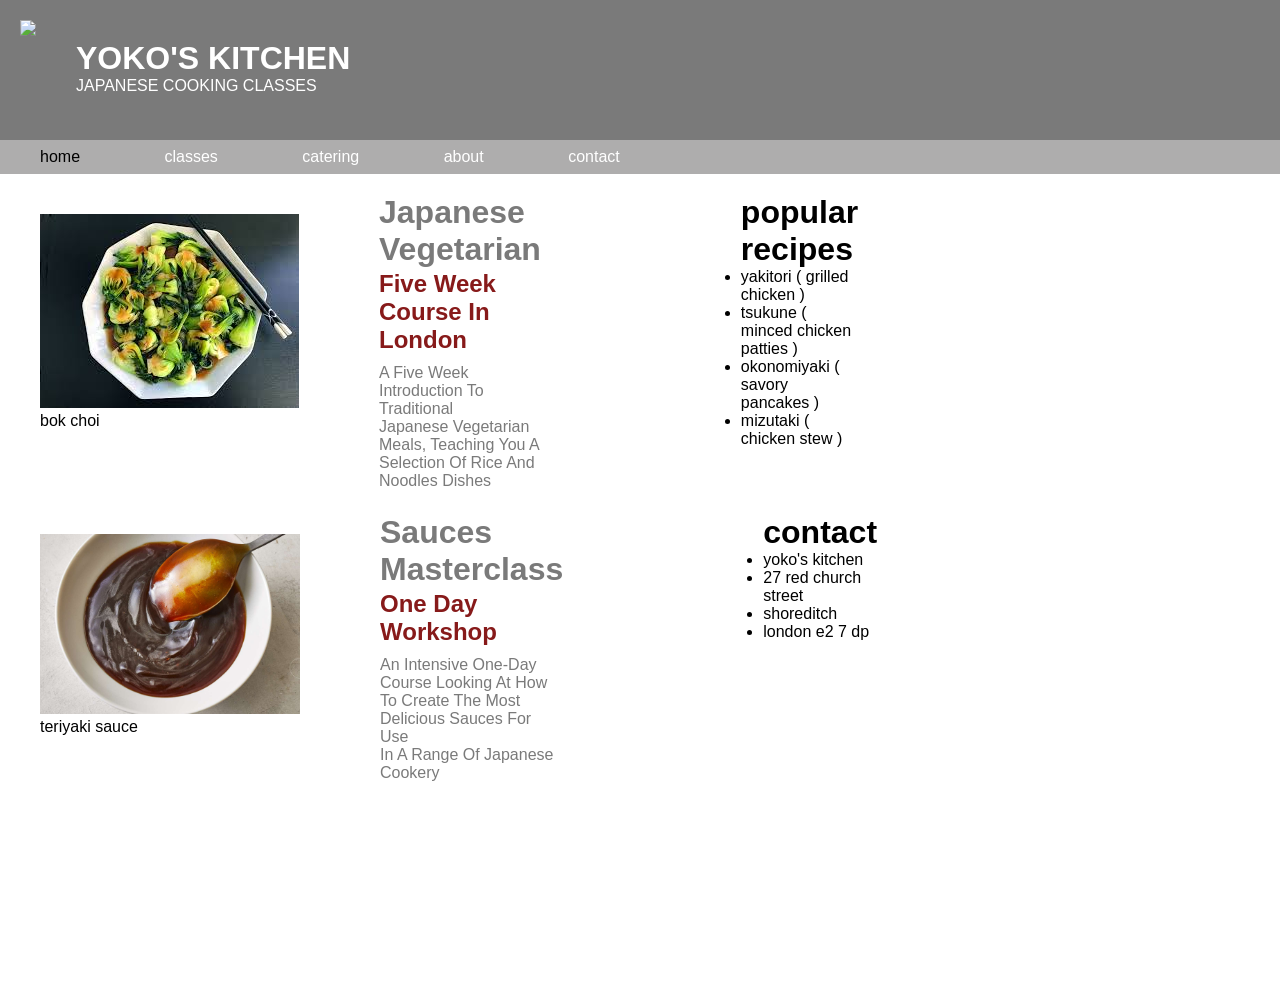
==== index.html @ 28ac8c90 "Add files via upload" ====
<!DOCTYPE html>
<html lang="en">
<head>
    <meta charset="UTF-8">
    <meta name="viewport" content="width=device-width, initial-scale=1.0">
    <title>YOKO'S KITCHEN</title>

    <link rel="stylesheet" href="style.css">
</head>
<body>

    <!-- first div -->

    <div class="banner">
        <img src="favicon_files/1317260-200.png">
        
        <div>
            <h1>yoko's KITCHEN</h1>
            <p>japanese cooking classes</p>
        </div>
    </div>
          
    <!-- second div -->

    <div class="nav">
        <a class="blk" href="home">home</a>
        <a href="classes">classes</a>
        <a href="catering">catering</a>
        <a href="about">about</a>
        <a href="contact">contact</a>  
    </div> 

<!-- third div -->
    <div class="image1">
       <div class="imgdiv"> <img src="bok choi.jfif">
        <p>bok choi</p></div>

        <div class="cont">
        <h1>japanese vegetarian</h1>
        <h2>five week course in london</h2>
        <p>a five week introduction to traditional <br> japanese vegetarian meals, teaching you a <br> selection of rice and noodles dishes </p>
    
    </div>

    <div class="pop">
        <h1>popular recipes</h1>

        <ul>
            <li>yakitori ( grilled chicken )</li>
            <li>tsukune ( minced chicken patties )</li>
            <li>okonomiyaki ( savory pancakes )</li>
            <li>mizutaki ( chicken stew )</li>
        </ul>

    </div>

    </div>

    <div class="image2">
        <div class="imgdiv"><img src="teriyaki sauce.jpg">
        <p>teriyaki sauce</p></div>

        <div class="cont">
        <h1>sauces masterclass</h1>
        <h2>one day workshop</h2>
        <p>an intensive one-day course looking at how <br> to create the most delicious sauces for use <br> in a range of japanese cookery</p>
    
    </div>

    <div class="contact">
        <h1>contact</h1>

        <ul>
            <li>yoko's kitchen</li>
            <li>27 red church street</li>
            <li>shoreditch</li>
            <li>london e2 7 dp</li>
        </ul>
    </div>


    </div>






 
    <!-- fourth div -->






   












    

    
</body>
</html>
---- style.css ----
*{
    margin: 0;
    padding: 0;
    font-family: Arial, sans-serif;
}

/* firstdiv */

.banner{
    background-color: #7a7a7a;
    color: white;
    display: flex;
    flex-direction: row;
    justify-content: flex-start;
}

.banner img{
    padding: 20px;
    height: 100px;
}

.banner h1{
    padding-top: 40px;
    text-transform: uppercase;
    padding-left: 20px;
}

.banner p{
    text-transform: uppercase;
    padding-left: 20px;
}
/* second div */

.nav {
    background-color: #aeadad ;
    padding-top: 8px;
    padding-bottom: 8px;
}

.nav a{
    color: white;
    text-decoration: none;
    text-transform: lowercase;
    padding-left: 40px;
    padding-right: 40px;
    font-weight: 500;
}
.nav .blk{
    color: black;
    }

/* third div */

.content1{
    display: flex;
    flex-direction: row;
    justify-content: space-between;
}
.image1 .imgdiv{
    height: 450px;
    width: 700px;
    padding-top: 20px;
    padding-left: 20px;
    padding-right: 20px;
}

.content2{

    display: flex;
    flex-direction: row;
    justify-content: space-between;
}
.image2 .imgdiv{
    height: 450px;
    width: 700px;
    padding-top: 20px;
    padding-left: 20px;
    padding-right: 20px;
}

.image1{
    display: flex;
    flex-direction: row;
    height: 300px;
    width: 400px;
    padding-top: 20px;
    padding-left: 20px;
}

.image1 .cont h1{
    padding-left: 60px;
    padding-right: 200px;
    color: #7a7a7a;
    text-transform: capitalize;
}

.image1 .cont h2{
    padding-left: 60px;
    padding-right: 200px;
    padding-top: 2px;
    color: #871a1a;
    text-transform: capitalize;
}

.image1 .cont p{
    padding-left: 60px;
    padding-right: 200px;
    padding-top: 10px;
    color: #7a7a7a;
    text-transform: capitalize;
}


.image2 .cont h1{
    padding-left: 60px;
    padding-right: 200px;
    color: #7a7a7a;
    text-transform: capitalize;
}

.image2 .cont h2{
    padding-left: 60px;
    padding-right: 200px;
    padding-top: 2px;
    color: #871a1a;
    text-transform: capitalize;
}

.image2 .cont p{
    padding-left: 60px;
    padding-right: 200px;
    padding-top: 10px;
    color: #7a7a7a;
    text-transform: capitalize;
}







.image2{
    display: flex;
    flex-direction: row;
    height: 300px;
    width: 400px;
    padding-top: 20px;
    padding-left: 20px;
}

.image2 img{
    height: 180px;
    width: 260px;
}
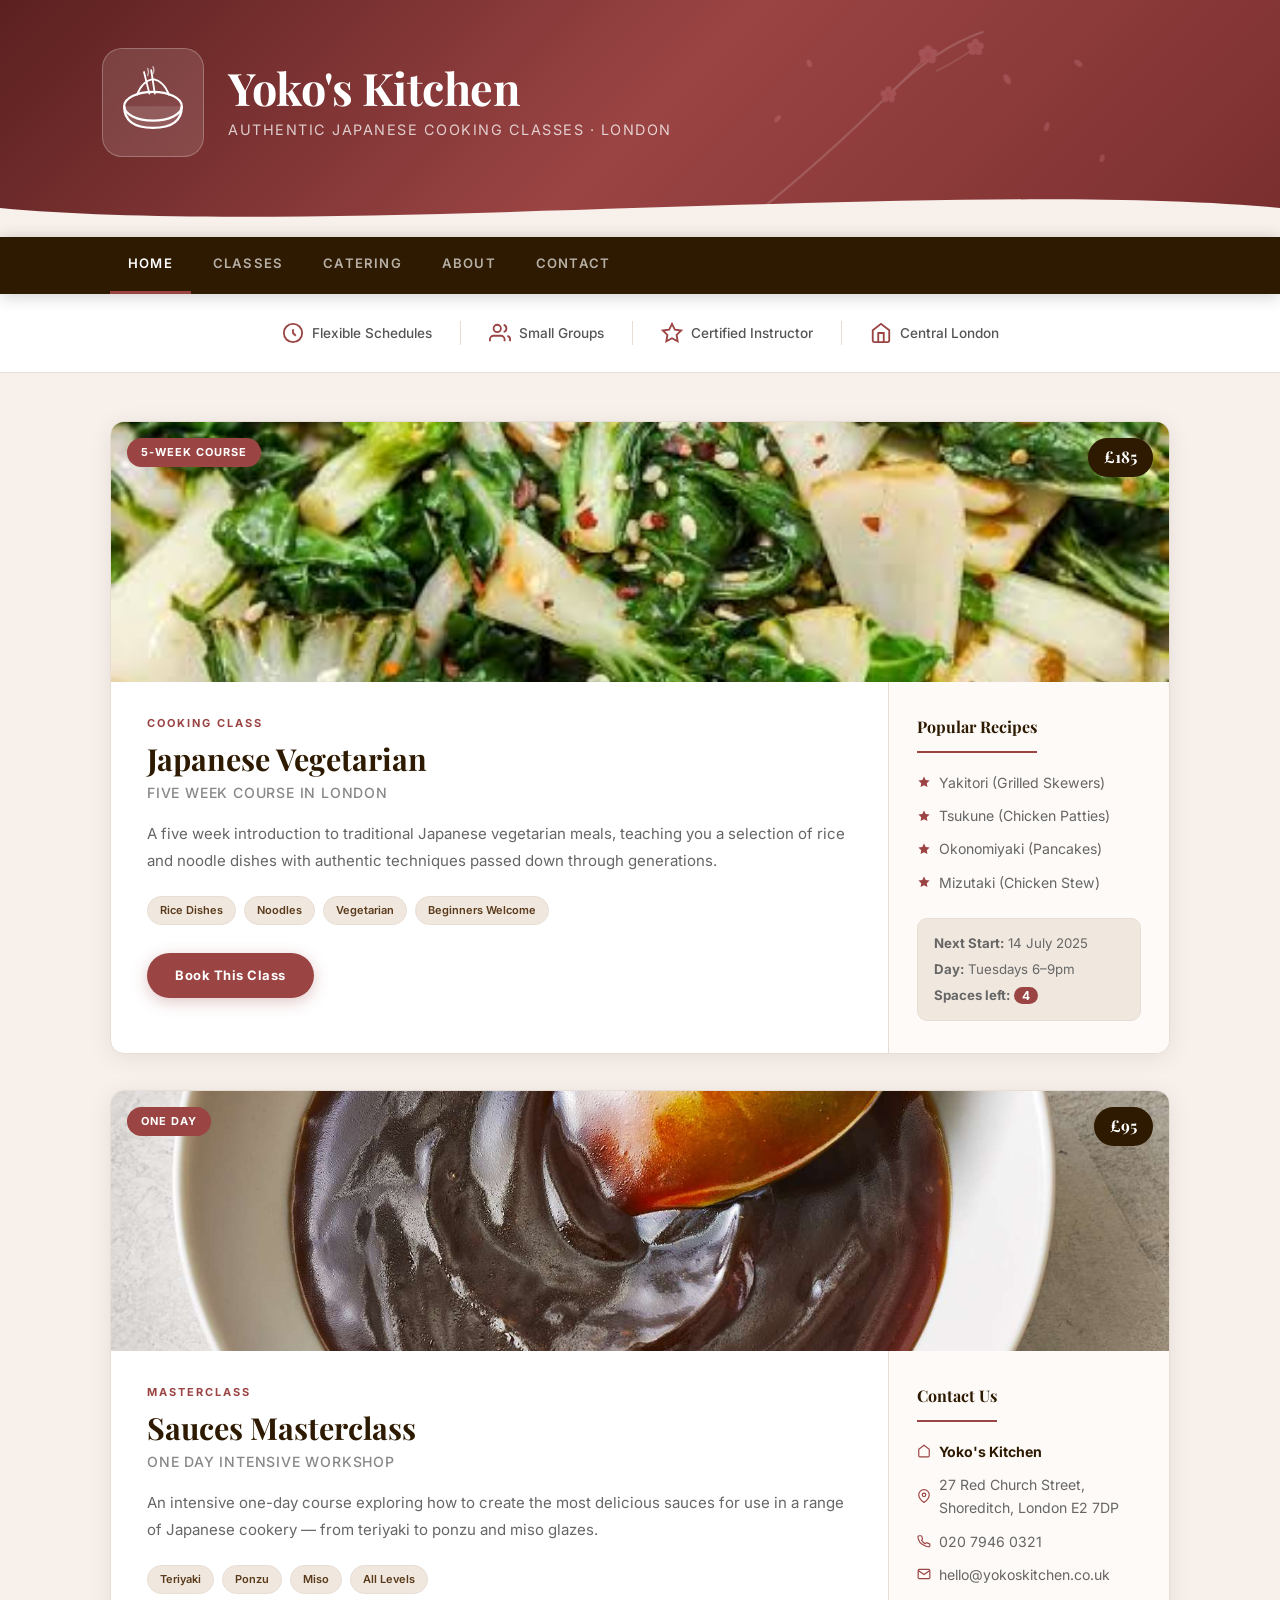
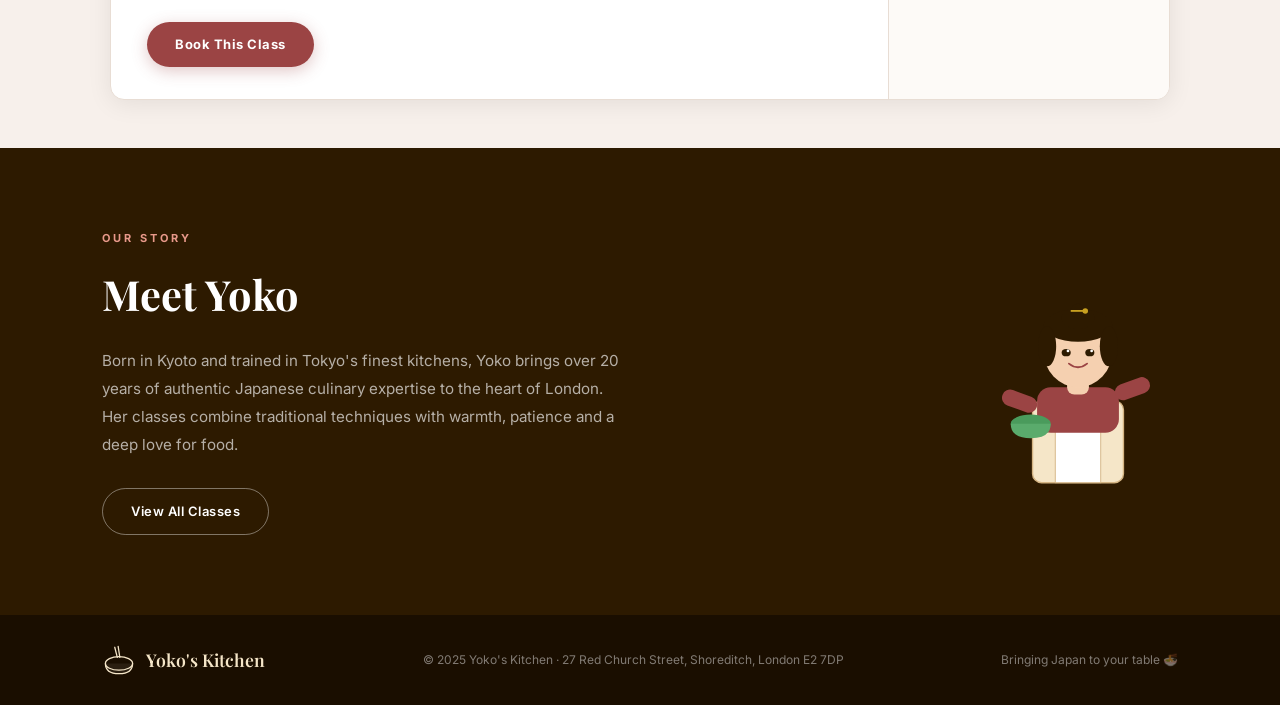
==== commit 52899bc5: "updation" ====
--- a/index.html
+++ b/index.html
@@ -1,114 +1,821 @@
-<!DOCTYPE html>
+<!doctype html>
 <html lang="en">
-<head>
-    <meta charset="UTF-8">
-    <meta name="viewport" content="width=device-width, initial-scale=1.0">
-    <title>YOKO'S KITCHEN</title>
+  <head>
+    <meta charset="UTF-8" />
+    <meta name="viewport" content="width=device-width, initial-scale=1.0" />
+    <title>Yoko's Kitchen — Japanese Cooking Classes</title>
+    <link
+      href="https://fonts.googleapis.com/css2?family=Playfair+Display:wght@400;600;700&family=Inter:wght@300;400;500;600&display=swap"
+      rel="stylesheet"
+    />
+    <link rel="stylesheet" href="style.css" />
+  </head>
+  <body>
+    <!-- HERO BANNER -->
+    <header class="banner" id="home">
+      <div class="banner-bg">
+        <svg
+          class="sakura-deco"
+          viewBox="0 0 500 300"
+          xmlns="http://www.w3.org/2000/svg"
+        >
+          <g opacity="0.18">
+            <path
+              d="M20 280 Q120 200 200 120 Q260 60 320 40"
+              stroke="#fff"
+              stroke-width="2.5"
+              fill="none"
+            />
+            <path
+              d="M200 120 Q230 90 250 70"
+              stroke="#fff"
+              stroke-width="1.5"
+              fill="none"
+            />
+            <path
+              d="M260 90 Q290 75 310 60"
+              stroke="#fff"
+              stroke-width="1.5"
+              fill="none"
+            />
+            <g transform="translate(250,70)">
+              <circle cx="0" cy="-8" r="5" fill="#ffb7c5" />
+              <circle cx="7" cy="-3" r="5" fill="#ffb7c5" />
+              <circle cx="5" cy="5" r="5" fill="#ffb7c5" />
+              <circle cx="-5" cy="5" r="5" fill="#ffb7c5" />
+              <circle cx="-7" cy="-3" r="5" fill="#ffb7c5" />
+              <circle cx="0" cy="0" r="4" fill="#ff8fab" />
+            </g>
+            <g transform="translate(310,60)">
+              <circle cx="0" cy="-7" r="4.5" fill="#ffb7c5" />
+              <circle cx="6" cy="-2" r="4.5" fill="#ffb7c5" />
+              <circle cx="4" cy="5" r="4.5" fill="#ffb7c5" />
+              <circle cx="-4" cy="5" r="4.5" fill="#ffb7c5" />
+              <circle cx="-6" cy="-2" r="4.5" fill="#ffb7c5" />
+              <circle cx="0" cy="0" r="3.5" fill="#ff8fab" />
+            </g>
+            <g transform="translate(200,120)">
+              <circle cx="0" cy="-7" r="4" fill="#ffb7c5" />
+              <circle cx="6" cy="-2" r="4" fill="#ffb7c5" />
+              <circle cx="4" cy="5" r="4" fill="#ffb7c5" />
+              <circle cx="-4" cy="5" r="4" fill="#ffb7c5" />
+              <circle cx="-6" cy="-2" r="4" fill="#ffb7c5" />
+              <circle cx="0" cy="0" r="3" fill="#ff8fab" />
+            </g>
+            <ellipse
+              cx="350"
+              cy="100"
+              rx="4"
+              ry="7"
+              fill="#ffb7c5"
+              transform="rotate(-30 350 100)"
+            />
+            <ellipse
+              cx="400"
+              cy="160"
+              rx="3"
+              ry="6"
+              fill="#ffb7c5"
+              transform="rotate(20 400 160)"
+            />
+            <ellipse
+              cx="440"
+              cy="80"
+              rx="3.5"
+              ry="6"
+              fill="#ffb7c5"
+              transform="rotate(-50 440 80)"
+            />
+            <ellipse
+              cx="470"
+              cy="200"
+              rx="3"
+              ry="5"
+              fill="#ffb7c5"
+              transform="rotate(15 470 200)"
+            />
+            <ellipse
+              cx="60"
+              cy="150"
+              rx="3"
+              ry="5.5"
+              fill="#ffb7c5"
+              transform="rotate(40 60 150)"
+            />
+            <ellipse
+              cx="100"
+              cy="80"
+              rx="3"
+              ry="5"
+              fill="#ffb7c5"
+              transform="rotate(-20 100 80)"
+            />
+          </g>
+        </svg>
+        <svg
+          class="wave"
+          viewBox="0 0 1440 60"
+          xmlns="http://www.w3.org/2000/svg"
+          preserveAspectRatio="none"
+        >
+          <path
+            d="M0,30 C360,60 1080,0 1440,30 L1440,60 L0,60 Z"
+            fill="#f7f0eb"
+          />
+        </svg>
+      </div>
+      <div class="logo-area">
+        <div class="logo-icon">
+          <svg
+            viewBox="0 0 80 80"
+            xmlns="http://www.w3.org/2000/svg"
+            width="72"
+            height="72"
+          >
+            <ellipse
+              cx="40"
+              cy="48"
+              rx="32"
+              ry="16"
+              fill="none"
+              stroke="white"
+              stroke-width="2.5"
+            />
+            <path
+              d="M8 48 Q8 72 40 72 Q72 72 72 48"
+              fill="rgba(255,255,255,0.12)"
+              stroke="white"
+              stroke-width="2.5"
+            />
+            <path
+              d="M22 36 Q28 20 40 18 Q52 20 58 36"
+              fill="none"
+              stroke="white"
+              stroke-width="2"
+            />
+            <line
+              x1="30"
+              y1="10"
+              x2="36"
+              y2="34"
+              stroke="white"
+              stroke-width="2"
+              stroke-linecap="round"
+            />
+            <line
+              x1="38"
+              y1="8"
+              x2="42"
+              y2="34"
+              stroke="white"
+              stroke-width="2"
+              stroke-linecap="round"
+            />
+            <path
+              d="M34 14 Q36 10 34 6"
+              stroke="rgba(255,255,255,0.6)"
+              stroke-width="1.5"
+              fill="none"
+              stroke-linecap="round"
+            />
+            <path
+              d="M40 12 Q42 8 40 4"
+              stroke="rgba(255,255,255,0.6)"
+              stroke-width="1.5"
+              fill="none"
+              stroke-linecap="round"
+            />
+          </svg>
+        </div>
+        <div class="brand-text">
+          <h1>Yoko's Kitchen</h1>
+          <p>Authentic Japanese Cooking Classes · London</p>
+        </div>
+      </div>
+    </header>
 
-    <link rel="stylesheet" href="style.css">
-</head>
-<body>
+    <!-- NAV -->
+    <nav class="nav" id="navbar">
+      <div class="nav-inner">
+        <a class="active" href="#home">Home</a>
+        <a href="#classes">Classes</a>
+        <a href="#catering">Catering</a>
+        <a href="#about">About</a>
+        <a href="#contact">Contact</a>
+      </div>
+    </nav>
 
-    <!-- first div -->
-
-    <div class="banner">
-        <img src="favicon_files/1317260-200.png">
-        
-        <div>
-            <h1>yoko's KITCHEN</h1>
-            <p>japanese cooking classes</p>
-        </div>
-    </div>
-          
-    <!-- second div -->
-
-    <div class="nav">
-        <a class="blk" href="home">home</a>
-        <a href="classes">classes</a>
-        <a href="catering">catering</a>
-        <a href="about">about</a>
-        <a href="contact">contact</a>  
-    </div> 
-
-<!-- third div -->
-    <div class="image1">
-       <div class="imgdiv"> <img src="bok choi.jfif">
-        <p>bok choi</p></div>
-
-        <div class="cont">
-        <h1>japanese vegetarian</h1>
-        <h2>five week course in london</h2>
-        <p>a five week introduction to traditional <br> japanese vegetarian meals, teaching you a <br> selection of rice and noodles dishes </p>
-    
+    <!-- INTRO STRIP -->
+    <div class="intro-strip">
+      <div class="intro-inner">
+        <div class="intro-item">
+          <svg
+            viewBox="0 0 24 24"
+            width="22"
+            height="22"
+            fill="none"
+            stroke="currentColor"
+            stroke-width="2"
+          >
+            <circle cx="12" cy="12" r="10" />
+            <path d="M12 8v4l3 3" />
+          </svg>
+          <span>Flexible Schedules</span>
+        </div>
+        <div class="intro-divider"></div>
+        <div class="intro-item">
+          <svg
+            viewBox="0 0 24 24"
+            width="22"
+            height="22"
+            fill="none"
+            stroke="currentColor"
+            stroke-width="2"
+          >
+            <path d="M17 21v-2a4 4 0 0 0-4-4H5a4 4 0 0 0-4 4v2" />
+            <circle cx="9" cy="7" r="4" />
+            <path d="M23 21v-2a4 4 0 0 0-3-3.87" />
+            <path d="M16 3.13a4 4 0 0 1 0 7.75" />
+          </svg>
+          <span>Small Groups</span>
+        </div>
+        <div class="intro-divider"></div>
+        <div class="intro-item">
+          <svg
+            viewBox="0 0 24 24"
+            width="22"
+            height="22"
+            fill="none"
+            stroke="currentColor"
+            stroke-width="2"
+          >
+            <path
+              d="M12 2l3.09 6.26L22 9.27l-5 4.87 1.18 6.88L12 17.77l-6.18 3.25L7 14.14 2 9.27l6.91-1.01L12 2z"
+            />
+          </svg>
+          <span>Certified Instructor</span>
+        </div>
+        <div class="intro-divider"></div>
+        <div class="intro-item">
+          <svg
+            viewBox="0 0 24 24"
+            width="22"
+            height="22"
+            fill="none"
+            stroke="currentColor"
+            stroke-width="2"
+          >
+            <path d="M3 9l9-7 9 7v11a2 2 0 0 1-2 2H5a2 2 0 0 1-2-2z" />
+            <polyline points="9 22 9 12 15 12 15 22" />
+          </svg>
+          <span>Central London</span>
+        </div>
+      </div>
     </div>
 
-    <div class="pop">
-        <h1>popular recipes</h1>
+    <!-- MAIN CONTENT -->
+    <main class="main-wrapper" id="classes">
+      <!-- CARD 1: Vegetarian -->
+      <article class="course-card reveal">
+        <div class="card-image">
+          <img
+            src="bokchoi.jpeg"
+            alt="Bok Choi"
+            onerror="
+              this.style.display = 'none';
+              this.nextElementSibling.style.display = 'flex';
+            "
+          />
+          <div class="img-fallback veg-fallback">
+            <svg
+              viewBox="0 0 200 220"
+              xmlns="http://www.w3.org/2000/svg"
+              width="140"
+            >
+              <g transform="translate(100,110)">
+                <ellipse
+                  cx="0"
+                  cy="60"
+                  rx="15"
+                  ry="35"
+                  fill="#f5f0e8"
+                  stroke="#d4c5a9"
+                  stroke-width="1.5"
+                />
+                <ellipse
+                  cx="-18"
+                  cy="55"
+                  rx="13"
+                  ry="30"
+                  fill="#f0ebe0"
+                  stroke="#d4c5a9"
+                  stroke-width="1.5"
+                />
+                <ellipse
+                  cx="18"
+                  cy="55"
+                  rx="13"
+                  ry="30"
+                  fill="#f0ebe0"
+                  stroke="#d4c5a9"
+                  stroke-width="1.5"
+                />
+                <ellipse
+                  cx="0"
+                  cy="-10"
+                  rx="22"
+                  ry="55"
+                  fill="#4a9b5c"
+                  stroke="#3a7a48"
+                  stroke-width="1.5"
+                />
+                <ellipse
+                  cx="-28"
+                  cy="-5"
+                  rx="18"
+                  ry="48"
+                  fill="#5aab6c"
+                  stroke="#3a7a48"
+                  stroke-width="1.5"
+                  transform="rotate(-15 -28 -5)"
+                />
+                <ellipse
+                  cx="28"
+                  cy="-5"
+                  rx="18"
+                  ry="48"
+                  fill="#5aab6c"
+                  stroke="#3a7a48"
+                  stroke-width="1.5"
+                  transform="rotate(15 28 -5)"
+                />
+                <ellipse
+                  cx="-50"
+                  cy="10"
+                  rx="14"
+                  ry="38"
+                  fill="#6ab87c"
+                  stroke="#3a7a48"
+                  stroke-width="1"
+                  transform="rotate(-30 -50 10)"
+                />
+                <ellipse
+                  cx="50"
+                  cy="10"
+                  rx="14"
+                  ry="38"
+                  fill="#6ab87c"
+                  stroke="#3a7a48"
+                  stroke-width="1"
+                  transform="rotate(30 50 10)"
+                />
+                <line
+                  x1="0"
+                  y1="-60"
+                  x2="0"
+                  y2="30"
+                  stroke="#3a7a48"
+                  stroke-width="1"
+                  opacity="0.5"
+                />
+                <line
+                  x1="-28"
+                  y1="-50"
+                  x2="-28"
+                  y2="35"
+                  stroke="#3a7a48"
+                  stroke-width="0.8"
+                  opacity="0.4"
+                  transform="rotate(-15 -28 -5)"
+                />
+                <line
+                  x1="28"
+                  y1="-50"
+                  x2="28"
+                  y2="35"
+                  stroke="#3a7a48"
+                  stroke-width="0.8"
+                  opacity="0.4"
+                  transform="rotate(15 28 -5)"
+                />
+              </g>
+            </svg>
+            <span>Bok Choi</span>
+          </div>
+          <div class="card-tag">5-Week Course</div>
+          <div class="card-price">£185</div>
+        </div>
+        <div class="card-body">
+          <div class="card-content">
+            <p class="card-eyebrow">Cooking Class</p>
+            <h2>Japanese Vegetarian</h2>
+            <p class="card-subtitle">Five week course in London</p>
+            <p class="card-desc">
+              A five week introduction to traditional Japanese vegetarian meals,
+              teaching you a selection of rice and noodle dishes with authentic
+              techniques passed down through generations.
+            </p>
+            <div class="card-tags">
+              <span>Rice Dishes</span>
+              <span>Noodles</span>
+              <span>Vegetarian</span>
+              <span>Beginners Welcome</span>
+            </div>
+            <a href="#contact" class="card-btn">Book This Class</a>
+          </div>
+          <aside class="card-sidebar">
+            <h3>Popular Recipes</h3>
+            <ul>
+              <li>
+                <svg viewBox="0 0 20 20" width="14" fill="#9b4444">
+                  <path
+                    d="M10 2l2.4 5 5.6.8-4 3.9.9 5.3L10 14.5l-4.9 2.5.9-5.3L2 7.8l5.6-.8z"
+                  />
+                </svg>
+                Yakitori (Grilled Skewers)
+              </li>
+              <li>
+                <svg viewBox="0 0 20 20" width="14" fill="#9b4444">
+                  <path
+                    d="M10 2l2.4 5 5.6.8-4 3.9.9 5.3L10 14.5l-4.9 2.5.9-5.3L2 7.8l5.6-.8z"
+                  />
+                </svg>
+                Tsukune (Chicken Patties)
+              </li>
+              <li>
+                <svg viewBox="0 0 20 20" width="14" fill="#9b4444">
+                  <path
+                    d="M10 2l2.4 5 5.6.8-4 3.9.9 5.3L10 14.5l-4.9 2.5.9-5.3L2 7.8l5.6-.8z"
+                  />
+                </svg>
+                Okonomiyaki (Pancakes)
+              </li>
+              <li>
+                <svg viewBox="0 0 20 20" width="14" fill="#9b4444">
+                  <path
+                    d="M10 2l2.4 5 5.6.8-4 3.9.9 5.3L10 14.5l-4.9 2.5.9-5.3L2 7.8l5.6-.8z"
+                  />
+                </svg>
+                Mizutaki (Chicken Stew)
+              </li>
+            </ul>
+            <div class="sidebar-schedule">
+              <p><strong>Next Start:</strong> 14 July 2025</p>
+              <p><strong>Day:</strong> Tuesdays 6–9pm</p>
+              <p><strong>Spaces left:</strong> <span class="spots">4</span></p>
+            </div>
+          </aside>
+        </div>
+      </article>
 
-        <ul>
-            <li>yakitori ( grilled chicken )</li>
-            <li>tsukune ( minced chicken patties )</li>
-            <li>okonomiyaki ( savory pancakes )</li>
-            <li>mizutaki ( chicken stew )</li>
-        </ul>
+      <!-- CARD 2: Sauces -->
+      <article class="course-card reveal" style="--delay: 0.15s">
+        <div class="card-image">
+          <img
+            src="teriyaki sauce.jpg"
+            alt="Teriyaki Sauce"
+            onerror="
+              this.style.display = 'none';
+              this.nextElementSibling.style.display = 'flex';
+            "
+          />
+          <div class="img-fallback sauce-fallback">
+            <svg
+              viewBox="0 0 160 220"
+              xmlns="http://www.w3.org/2000/svg"
+              width="110"
+            >
+              <rect
+                x="52"
+                y="90"
+                width="56"
+                height="110"
+                rx="12"
+                fill="#3d1a00"
+                stroke="#5c2800"
+                stroke-width="2"
+              />
+              <rect
+                x="60"
+                y="70"
+                width="40"
+                height="30"
+                rx="8"
+                fill="#4a2200"
+                stroke="#5c2800"
+                stroke-width="1.5"
+              />
+              <rect
+                x="66"
+                y="55"
+                width="28"
+                height="20"
+                rx="5"
+                fill="#5c2800"
+              />
+              <rect
+                x="70"
+                y="45"
+                width="20"
+                height="14"
+                rx="4"
+                fill="#6b3300"
+              />
+              <rect
+                x="56"
+                y="110"
+                width="48"
+                height="60"
+                rx="6"
+                fill="#f5e6c8"
+                stroke="#d4b483"
+                stroke-width="1"
+              />
+              <text
+                x="80"
+                y="130"
+                text-anchor="middle"
+                font-size="8"
+                fill="#5c2800"
+                font-weight="bold"
+              >
+                TERIYAKI
+              </text>
+              <text
+                x="80"
+                y="142"
+                text-anchor="middle"
+                font-size="7"
+                fill="#9b4444"
+              >
+                SAUCE
+              </text>
+              <line
+                x1="60"
+                y1="148"
+                x2="100"
+                y2="148"
+                stroke="#d4b483"
+                stroke-width="0.8"
+              />
+              <text
+                x="80"
+                y="158"
+                text-anchor="middle"
+                font-size="6"
+                fill="#7a6040"
+              >
+                Yoko's Kitchen
+              </text>
+              <rect
+                x="58"
+                y="95"
+                width="6"
+                height="50"
+                rx="3"
+                fill="rgba(255,255,255,0.15)"
+              />
+              <path d="M80 45 Q83 38 80 32 Q77 38 80 45" fill="#3d1a00" />
+            </svg>
+            <span>Teriyaki Sauce</span>
+          </div>
+          <div class="card-tag">One Day</div>
+          <div class="card-price">£95</div>
+        </div>
+        <div class="card-body">
+          <div class="card-content">
+            <p class="card-eyebrow">Masterclass</p>
+            <h2>Sauces Masterclass</h2>
+            <p class="card-subtitle">One day intensive workshop</p>
+            <p class="card-desc">
+              An intensive one-day course exploring how to create the most
+              delicious sauces for use in a range of Japanese cookery — from
+              teriyaki to ponzu and miso glazes.
+            </p>
+            <div class="card-tags">
+              <span>Teriyaki</span>
+              <span>Ponzu</span>
+              <span>Miso</span>
+              <span>All Levels</span>
+            </div>
+            <a href="#contact" class="card-btn">Book This Class</a>
+          </div>
+          <aside class="card-sidebar" id="contact">
+            <h3>Contact Us</h3>
+            <ul class="contact-list">
+              <li class="strong">
+                <svg
+                  viewBox="0 0 24 24"
+                  width="14"
+                  fill="none"
+                  stroke="currentColor"
+                  stroke-width="2"
+                >
+                  <path d="M3 9l9-7 9 7v11a2 2 0 0 1-2 2H5a2 2 0 0 1-2-2z" />
+                </svg>
+                Yoko's Kitchen
+              </li>
+              <li>
+                <svg
+                  viewBox="0 0 24 24"
+                  width="14"
+                  fill="none"
+                  stroke="currentColor"
+                  stroke-width="2"
+                >
+                  <path d="M21 10c0 7-9 13-9 13s-9-6-9-13a9 9 0 0 1 18 0z" />
+                  <circle cx="12" cy="10" r="3" />
+                </svg>
+                27 Red Church Street, Shoreditch, London E2 7DP
+              </li>
+              <li>
+                <svg
+                  viewBox="0 0 24 24"
+                  width="14"
+                  fill="none"
+                  stroke="currentColor"
+                  stroke-width="2"
+                >
+                  <path
+                    d="M22 16.92v3a2 2 0 0 1-2.18 2 19.79 19.79 0 0 1-8.63-3.07A19.5 19.5 0 0 1 4.69 13.8 19.79 19.79 0 0 1 1.59 5.2 2 2 0 0 1 3.56 3h3a2 2 0 0 1 2 1.72c.127.96.361 1.903.7 2.81a2 2 0 0 1-.45 2.11L7.91 10.6a16 16 0 0 0 6 6l.91-.91a2 2 0 0 1 2.11-.45c.907.339 1.85.573 2.81.7A2 2 0 0 1 21.5 18z"
+                  />
+                </svg>
+                020 7946 0321
+              </li>
+              <li>
+                <svg
+                  viewBox="0 0 24 24"
+                  width="14"
+                  fill="none"
+                  stroke="currentColor"
+                  stroke-width="2"
+                >
+                  <path
+                    d="M4 4h16c1.1 0 2 .9 2 2v12c0 1.1-.9 2-2 2H4c-1.1 0-2-.9-2-2V6c0-1.1.9-2 2-2z"
+                  />
+                  <polyline points="22,6 12,13 2,6" />
+                </svg>
+                hello@yokoskitchen.co.uk
+              </li>
+            </ul>
+          </aside>
+        </div>
+      </article>
+    </main>
 
-    </div>
+    <!-- ABOUT SECTION -->
+    <section class="about-strip" id="about">
+      <div class="about-inner">
+        <div class="about-text reveal">
+          <p class="eyebrow-red">Our Story</p>
+          <h2>Meet Yoko</h2>
+          <p>
+            Born in Kyoto and trained in Tokyo's finest kitchens, Yoko brings
+            over 20 years of authentic Japanese culinary expertise to the heart
+            of London. Her classes combine traditional techniques with warmth,
+            patience and a deep love for food.
+          </p>
+          <a href="#classes" class="outline-btn">View All Classes</a>
+        </div>
+        <div class="about-visual reveal">
+          <svg
+            viewBox="0 0 220 260"
+            xmlns="http://www.w3.org/2000/svg"
+            width="200"
+          >
+            <rect
+              x="60"
+              y="155"
+              width="100"
+              height="90"
+              rx="10"
+              fill="#f5e6c8"
+              stroke="#d4b483"
+              stroke-width="1.5"
+            />
+            <rect
+              x="85"
+              y="155"
+              width="50"
+              height="90"
+              fill="#fff"
+              stroke="#d4b483"
+              stroke-width="1"
+            />
+            <rect
+              x="65"
+              y="140"
+              width="90"
+              height="50"
+              rx="15"
+              fill="#9b4444"
+            />
+            <rect x="98" y="120" width="24" height="28" rx="8" fill="#f5d0b0" />
+            <ellipse cx="110" cy="100" rx="38" ry="40" fill="#f5d0b0" />
+            <ellipse cx="110" cy="72" rx="38" ry="18" fill="#2d1a00" />
+            <ellipse cx="76" cy="95" rx="10" ry="22" fill="#2d1a00" />
+            <ellipse cx="144" cy="95" rx="10" ry="22" fill="#2d1a00" />
+            <ellipse cx="110" cy="64" rx="18" ry="12" fill="#2d1a00" />
+            <circle cx="110" cy="56" r="8" fill="#2d1a00" />
+            <line
+              x1="102"
+              y1="56"
+              x2="118"
+              y2="56"
+              stroke="#c8a020"
+              stroke-width="2"
+            />
+            <circle cx="118" cy="56" r="3" fill="#c8a020" />
+            <ellipse cx="97" cy="102" rx="5" ry="4" fill="#2d1a00" />
+            <ellipse cx="123" cy="102" rx="5" ry="4" fill="#2d1a00" />
+            <circle cx="99" cy="100" r="1.5" fill="white" />
+            <circle cx="125" cy="100" r="1.5" fill="white" />
+            <path
+              d="M100 114 Q110 122 120 114"
+              stroke="#9b4444"
+              stroke-width="2"
+              fill="none"
+              stroke-linecap="round"
+            />
+            <rect
+              x="30"
+              y="140"
+              width="40"
+              height="18"
+              rx="9"
+              fill="#9b4444"
+              transform="rotate(20 30 140)"
+            />
+            <rect
+              x="148"
+              y="140"
+              width="40"
+              height="18"
+              rx="9"
+              fill="#9b4444"
+              transform="rotate(-20 148 140)"
+            />
+            <ellipse cx="58" cy="180" rx="22" ry="10" fill="#4a9b5c" />
+            <path d="M36 180 Q36 196 58 196 Q80 196 80 180" fill="#5aab6c" />
+          </svg>
+        </div>
+      </div>
+    </section>
 
-    </div>
+    <!-- FOOTER -->
+    <footer class="footer">
+      <div class="footer-inner">
+        <div class="footer-brand">
+          <svg
+            viewBox="0 0 40 40"
+            xmlns="http://www.w3.org/2000/svg"
+            width="34"
+            height="34"
+          >
+            <ellipse
+              cx="20"
+              cy="24"
+              rx="16"
+              ry="8"
+              fill="none"
+              stroke="#f5e6c8"
+              stroke-width="1.5"
+            />
+            <path
+              d="M4 24 Q4 36 20 36 Q36 36 36 24"
+              fill="rgba(245,230,200,0.08)"
+              stroke="#f5e6c8"
+              stroke-width="1.5"
+            />
+            <line
+              x1="15"
+              y1="5"
+              x2="18"
+              y2="17"
+              stroke="#f5e6c8"
+              stroke-width="1.5"
+              stroke-linecap="round"
+            />
+            <line
+              x1="19"
+              y1="4"
+              x2="21"
+              y2="17"
+              stroke="#f5e6c8"
+              stroke-width="1.5"
+              stroke-linecap="round"
+            />
+          </svg>
+          <span>Yoko's Kitchen</span>
+        </div>
+        <p>
+          © 2025 Yoko's Kitchen · 27 Red Church Street, Shoreditch, London E2
+          7DP
+        </p>
+        <p class="footer-tagline">Bringing Japan to your table 🍜</p>
+      </div>
+    </footer>
 
-    <div class="image2">
-        <div class="imgdiv"><img src="teriyaki sauce.jpg">
-        <p>teriyaki sauce</p></div>
-
-        <div class="cont">
-        <h1>sauces masterclass</h1>
-        <h2>one day workshop</h2>
-        <p>an intensive one-day course looking at how <br> to create the most delicious sauces for use <br> in a range of japanese cookery</p>
-    
-    </div>
-
-    <div class="contact">
-        <h1>contact</h1>
-
-        <ul>
-            <li>yoko's kitchen</li>
-            <li>27 red church street</li>
-            <li>shoreditch</li>
-            <li>london e2 7 dp</li>
-        </ul>
-    </div>
-
-
-    </div>
-
-
-
-
-
-
- 
-    <!-- fourth div -->
-
-
-
-
-
-
-   
-
-
-
-
-
-
-
-
-
-
-
-
-    
-
-    
-</body>
-</html>+    <script src="script.js"></script>
+  </body>
+</html>
--- a/style.css
+++ b/style.css
@@ -1,156 +1,555 @@
-
-*{
-    margin: 0;
-    padding: 0;
-    font-family: Arial, sans-serif;
-}
-
-/* firstdiv */
-
-.banner{
-    background-color: #7a7a7a;
-    color: white;
+/* ==================== RESET & TOKENS ==================== */
+*,
+*::before,
+*::after {
+  margin: 0;
+  padding: 0;
+  box-sizing: border-box;
+}
+:root {
+  --red: #9b4444;
+  --red-dark: #7a2e2e;
+  --cream: #f7f0eb;
+  --cream2: #f0e8df;
+  --dark: #2d1a00;
+  --gray: #666;
+  --gray2: #888;
+  --border: #e8ddd4;
+  --radius: 14px;
+  --shadow: 0 4px 24px rgba(0, 0, 0, 0.08);
+  --transition: 0.3s ease;
+}
+html {
+  scroll-behavior: smooth;
+}
+body {
+  background: var(--cream);
+  color: #444;
+  font-family: "Inter", sans-serif;
+  line-height: 1.65;
+}
+
+/* ==================== BANNER ==================== */
+.banner {
+  background: linear-gradient(135deg, #5c2020 0%, #9b4444 50%, #7a2e2e 100%);
+  padding: 48px 8% 80px;
+  position: relative;
+  overflow: hidden;
+}
+.banner-bg {
+  position: absolute;
+  inset: 0;
+  pointer-events: none;
+}
+.sakura-deco {
+  position: absolute;
+  top: 0;
+  right: 0;
+  width: 55%;
+  height: 100%;
+}
+.wave {
+  position: absolute;
+  bottom: -1px;
+  left: 0;
+  width: 100%;
+  height: 60px;
+}
+.logo-area {
+  position: relative;
+  z-index: 2;
+  display: flex;
+  align-items: center;
+  gap: 24px;
+  max-width: 1100px;
+  margin: 0 auto;
+}
+.logo-icon {
+  background: rgba(255, 255, 255, 0.12);
+  border: 1.5px solid rgba(255, 255, 255, 0.25);
+  border-radius: 20px;
+  padding: 14px;
+  backdrop-filter: blur(6px);
+  flex-shrink: 0;
+}
+.brand-text h1 {
+  font-family: "Playfair Display", serif;
+  font-size: 2.8rem;
+  font-weight: 700;
+  color: #fff;
+  letter-spacing: -0.5px;
+  line-height: 1.1;
+}
+.brand-text p {
+  font-size: 0.9rem;
+  color: rgba(255, 255, 255, 0.75);
+  letter-spacing: 1.5px;
+  text-transform: uppercase;
+  margin-top: 6px;
+}
+
+/* ==================== NAV ==================== */
+.nav {
+  background: var(--dark);
+  position: sticky;
+  top: 0;
+  z-index: 500;
+  box-shadow: 0 2px 16px rgba(0, 0, 0, 0.2);
+}
+.nav-inner {
+  max-width: 1100px;
+  margin: 0 auto;
+  padding: 0 20px;
+  display: flex;
+  gap: 4px;
+}
+.nav a {
+  color: rgba(255, 255, 255, 0.65);
+  text-decoration: none;
+  font-size: 0.82rem;
+  font-weight: 600;
+  letter-spacing: 1.2px;
+  text-transform: uppercase;
+  padding: 16px 18px;
+  display: block;
+  transition: var(--transition);
+  border-bottom: 3px solid transparent;
+}
+.nav a:hover,
+.nav a.active {
+  color: #fff;
+  border-bottom-color: var(--red);
+}
+
+/* ==================== INTRO STRIP ==================== */
+.intro-strip {
+  background: #fff;
+  border-bottom: 1px solid var(--border);
+}
+.intro-inner {
+  max-width: 1100px;
+  margin: 0 auto;
+  padding: 20px;
+  display: flex;
+  align-items: center;
+  justify-content: center;
+  gap: 0;
+  flex-wrap: wrap;
+}
+.intro-item {
+  display: flex;
+  align-items: center;
+  gap: 8px;
+  padding: 8px 28px;
+  font-size: 0.85rem;
+  font-weight: 500;
+  color: #555;
+}
+.intro-item svg {
+  color: var(--red);
+  flex-shrink: 0;
+}
+.intro-divider {
+  width: 1px;
+  height: 24px;
+  background: var(--border);
+}
+
+/* ==================== MAIN WRAPPER ==================== */
+.main-wrapper {
+  max-width: 1100px;
+  margin: 48px auto;
+  padding: 0 20px;
+  display: flex;
+  flex-direction: column;
+  gap: 36px;
+}
+
+/* ==================== COURSE CARD ==================== */
+.course-card {
+  background: #fff;
+  border-radius: var(--radius);
+  overflow: hidden;
+  box-shadow: var(--shadow);
+  border: 1px solid var(--border);
+  transition:
+    transform var(--transition),
+    box-shadow var(--transition);
+  opacity: 0;
+  transform: translateY(30px);
+  transition:
+    opacity 0.6s ease,
+    transform 0.6s ease,
+    box-shadow 0.3s ease;
+  transition-delay: var(--delay, 0s);
+}
+.course-card.visible {
+  opacity: 1;
+  transform: translateY(0);
+}
+.course-card:hover {
+  box-shadow: 0 12px 40px rgba(0, 0, 0, 0.13);
+}
+
+/* Card Image */
+.card-image {
+  position: relative;
+  height: 260px;
+  background: var(--cream2);
+  overflow: hidden;
+}
+.card-image img {
+  width: 100%;
+  height: 100%;
+  object-fit: cover;
+  display: block;
+  transition: transform 0.5s ease;
+}
+.course-card:hover .card-image img {
+  transform: scale(1.05);
+}
+.img-fallback {
+  display: none;
+  width: 100%;
+  height: 100%;
+  align-items: center;
+  justify-content: center;
+  flex-direction: column;
+  gap: 12px;
+  background: linear-gradient(135deg, #f0e8df, #e8ddd4);
+}
+.veg-fallback {
+  background: linear-gradient(135deg, #e8f4ea, #d4ecda);
+}
+.sauce-fallback {
+  background: linear-gradient(135deg, #f4ede0, #e8d9c4);
+}
+.img-fallback span {
+  font-size: 12px;
+  font-weight: 600;
+  color: var(--gray2);
+  text-transform: uppercase;
+  letter-spacing: 1px;
+}
+.card-tag {
+  position: absolute;
+  top: 16px;
+  left: 16px;
+  background: var(--red);
+  color: #fff;
+  font-size: 11px;
+  font-weight: 700;
+  letter-spacing: 1px;
+  text-transform: uppercase;
+  padding: 5px 14px;
+  border-radius: 30px;
+}
+.card-price {
+  position: absolute;
+  top: 16px;
+  right: 16px;
+  background: var(--dark);
+  color: #fff;
+  font-size: 16px;
+  font-weight: 700;
+  font-family: "Playfair Display", serif;
+  padding: 6px 16px;
+  border-radius: 30px;
+}
+
+/* Card Body */
+.card-body {
+  display: grid;
+  grid-template-columns: 1fr 280px;
+}
+.card-content {
+  padding: 32px 36px;
+  border-right: 1px solid var(--border);
+}
+.card-eyebrow {
+  font-size: 11px;
+  font-weight: 700;
+  letter-spacing: 2px;
+  text-transform: uppercase;
+  color: var(--red);
+  margin-bottom: 8px;
+}
+.card-content h2 {
+  font-family: "Playfair Display", serif;
+  font-size: 1.9rem;
+  font-weight: 700;
+  color: #2d1a00;
+  margin-bottom: 4px;
+  line-height: 1.2;
+}
+.card-subtitle {
+  font-size: 0.88rem;
+  color: var(--gray2);
+  margin-bottom: 16px;
+  text-transform: uppercase;
+  letter-spacing: 0.8px;
+  font-weight: 500;
+}
+.card-desc {
+  font-size: 0.94rem;
+  color: var(--gray);
+  line-height: 1.8;
+  margin-bottom: 22px;
+}
+.card-tags {
+  display: flex;
+  flex-wrap: wrap;
+  gap: 8px;
+  margin-bottom: 28px;
+}
+.card-tags span {
+  background: var(--cream2);
+  color: #5a3a1a;
+  font-size: 11px;
+  font-weight: 600;
+  padding: 4px 12px;
+  border-radius: 20px;
+  border: 1px solid var(--border);
+}
+.card-btn {
+  display: inline-flex;
+  align-items: center;
+  gap: 8px;
+  background: var(--red);
+  color: #fff;
+  padding: 12px 28px;
+  border-radius: 50px;
+  font-size: 13px;
+  font-weight: 700;
+  text-decoration: none;
+  letter-spacing: 0.5px;
+  transition: var(--transition);
+  box-shadow: 0 4px 16px rgba(155, 68, 68, 0.3);
+}
+.card-btn:hover {
+  background: var(--red-dark);
+  transform: translateY(-2px);
+  box-shadow: 0 8px 24px rgba(155, 68, 68, 0.4);
+}
+
+/* Card Sidebar */
+.card-sidebar {
+  padding: 32px 28px;
+  background: #fdfaf7;
+}
+.card-sidebar h3 {
+  font-family: "Playfair Display", serif;
+  font-size: 1rem;
+  color: var(--dark);
+  margin-bottom: 18px;
+  padding-bottom: 10px;
+  border-bottom: 2px solid var(--red);
+  display: inline-block;
+}
+.card-sidebar ul {
+  list-style: none;
+  display: flex;
+  flex-direction: column;
+  gap: 10px;
+  margin-bottom: 24px;
+}
+.card-sidebar ul li {
+  font-size: 0.88rem;
+  color: var(--gray);
+  display: flex;
+  align-items: center;
+  gap: 8px;
+}
+.card-sidebar ul li.strong {
+  font-weight: 700;
+  color: var(--dark);
+}
+.sidebar-schedule {
+  background: var(--cream2);
+  border-radius: 10px;
+  padding: 14px 16px;
+  border: 1px solid var(--border);
+}
+.sidebar-schedule p {
+  font-size: 0.83rem;
+  color: var(--gray);
+  margin-bottom: 4px;
+}
+.sidebar-schedule p:last-child {
+  margin-bottom: 0;
+}
+.spots {
+  background: var(--red);
+  color: #fff;
+  font-weight: 700;
+  padding: 1px 8px;
+  border-radius: 10px;
+  font-size: 12px;
+}
+.contact-list li svg {
+  color: var(--red);
+  flex-shrink: 0;
+}
+
+/* ==================== ABOUT STRIP ==================== */
+.about-strip {
+  background: var(--dark);
+  padding: 80px 8%;
+  margin-top: 20px;
+}
+.about-inner {
+  max-width: 1100px;
+  margin: 0 auto;
+  display: grid;
+  grid-template-columns: 1fr auto;
+  align-items: center;
+  gap: 60px;
+}
+.about-text .eyebrow-red {
+  font-size: 11px;
+  font-weight: 700;
+  letter-spacing: 3px;
+  text-transform: uppercase;
+  color: #e8998a;
+  margin-bottom: 12px;
+}
+.about-text h2 {
+  font-family: "Playfair Display", serif;
+  font-size: 2.6rem;
+  color: #fff;
+  margin-bottom: 18px;
+  font-weight: 700;
+}
+.about-text p {
+  color: rgba(255, 255, 255, 0.65);
+  font-size: 0.95rem;
+  line-height: 1.85;
+  max-width: 520px;
+  margin-bottom: 28px;
+}
+.outline-btn {
+  display: inline-flex;
+  align-items: center;
+  padding: 12px 28px;
+  border: 1.5px solid rgba(255, 255, 255, 0.4);
+  border-radius: 50px;
+  color: #fff;
+  text-decoration: none;
+  font-size: 13px;
+  font-weight: 600;
+  letter-spacing: 0.5px;
+  transition: var(--transition);
+}
+.outline-btn:hover {
+  background: rgba(255, 255, 255, 0.1);
+  border-color: rgba(255, 255, 255, 0.7);
+}
+.about-visual {
+  opacity: 0;
+  transform: translateX(30px);
+  transition:
+    opacity 0.7s ease 0.2s,
+    transform 0.7s ease 0.2s;
+}
+.about-visual.visible {
+  opacity: 1;
+  transform: translateX(0);
+}
+
+/* ==================== FOOTER ==================== */
+.footer {
+  background: #1a0e00;
+  padding: 28px 8%;
+}
+.footer-inner {
+  max-width: 1100px;
+  margin: 0 auto;
+  display: flex;
+  align-items: center;
+  justify-content: space-between;
+  flex-wrap: wrap;
+  gap: 12px;
+}
+.footer-brand {
+  display: flex;
+  align-items: center;
+  gap: 10px;
+  color: #f5e6c8;
+  font-family: "Playfair Display", serif;
+  font-size: 1.1rem;
+  font-weight: 600;
+}
+.footer-inner > p {
+  font-size: 12px;
+  color: rgba(255, 255, 255, 0.45);
+}
+.footer-tagline {
+  font-size: 12px;
+  color: rgba(255, 255, 255, 0.35);
+}
+
+/* ==================== REVEAL ==================== */
+.reveal {
+  opacity: 0;
+  transform: translateY(30px);
+  transition:
+    opacity 0.65s ease,
+    transform 0.65s ease;
+}
+.reveal.visible {
+  opacity: 1;
+  transform: translateY(0);
+}
+
+/* ==================== RESPONSIVE ==================== */
+@media (max-width: 900px) {
+  .card-body {
+    grid-template-columns: 1fr;
+  }
+  .card-content {
+    border-right: none;
+    border-bottom: 1px solid var(--border);
+  }
+  .about-inner {
+    grid-template-columns: 1fr;
+    text-align: center;
+  }
+  .about-visual {
     display: flex;
-    flex-direction: row;
-    justify-content: flex-start;
-}
-
-.banner img{
-    padding: 20px;
-    height: 100px;
-}
-
-.banner h1{
-    padding-top: 40px;
-    text-transform: uppercase;
-    padding-left: 20px;
-}
-
-.banner p{
-    text-transform: uppercase;
-    padding-left: 20px;
-}
-/* second div */
-
-.nav {
-    background-color: #aeadad ;
-    padding-top: 8px;
-    padding-bottom: 8px;
-}
-
-.nav a{
-    color: white;
-    text-decoration: none;
-    text-transform: lowercase;
-    padding-left: 40px;
-    padding-right: 40px;
-    font-weight: 500;
-}
-.nav .blk{
-    color: black;
-    }
-
-/* third div */
-
-.content1{
-    display: flex;
-    flex-direction: row;
-    justify-content: space-between;
-}
-.image1 .imgdiv{
-    height: 450px;
-    width: 700px;
-    padding-top: 20px;
-    padding-left: 20px;
-    padding-right: 20px;
-}
-
-.content2{
-
-    display: flex;
-    flex-direction: row;
-    justify-content: space-between;
-}
-.image2 .imgdiv{
-    height: 450px;
-    width: 700px;
-    padding-top: 20px;
-    padding-left: 20px;
-    padding-right: 20px;
-}
-
-.image1{
-    display: flex;
-    flex-direction: row;
-    height: 300px;
-    width: 400px;
-    padding-top: 20px;
-    padding-left: 20px;
-}
-
-.image1 .cont h1{
-    padding-left: 60px;
-    padding-right: 200px;
-    color: #7a7a7a;
-    text-transform: capitalize;
-}
-
-.image1 .cont h2{
-    padding-left: 60px;
-    padding-right: 200px;
-    padding-top: 2px;
-    color: #871a1a;
-    text-transform: capitalize;
-}
-
-.image1 .cont p{
-    padding-left: 60px;
-    padding-right: 200px;
-    padding-top: 10px;
-    color: #7a7a7a;
-    text-transform: capitalize;
-}
-
-
-.image2 .cont h1{
-    padding-left: 60px;
-    padding-right: 200px;
-    color: #7a7a7a;
-    text-transform: capitalize;
-}
-
-.image2 .cont h2{
-    padding-left: 60px;
-    padding-right: 200px;
-    padding-top: 2px;
-    color: #871a1a;
-    text-transform: capitalize;
-}
-
-.image2 .cont p{
-    padding-left: 60px;
-    padding-right: 200px;
-    padding-top: 10px;
-    color: #7a7a7a;
-    text-transform: capitalize;
-}
-
-
-
-
-
-
-
-.image2{
-    display: flex;
-    flex-direction: row;
-    height: 300px;
-    width: 400px;
-    padding-top: 20px;
-    padding-left: 20px;
-}
-
-.image2 img{
-    height: 180px;
-    width: 260px;
-}
+    justify-content: center;
+  }
+  .about-text p {
+    margin: 0 auto 28px;
+  }
+}
+@media (max-width: 680px) {
+  .brand-text h1 {
+    font-size: 2rem;
+  }
+  .banner {
+    padding: 36px 5% 70px;
+  }
+  .intro-inner {
+    gap: 0;
+  }
+  .intro-item {
+    padding: 8px 14px;
+  }
+  .intro-divider {
+    display: none;
+  }
+  .card-content {
+    padding: 24px 20px;
+  }
+  .card-sidebar {
+    padding: 24px 20px;
+  }
+  .footer-inner {
+    flex-direction: column;
+    text-align: center;
+    gap: 6px;
+  }
+  .nav-inner {
+    overflow-x: auto;
+  }
+}
